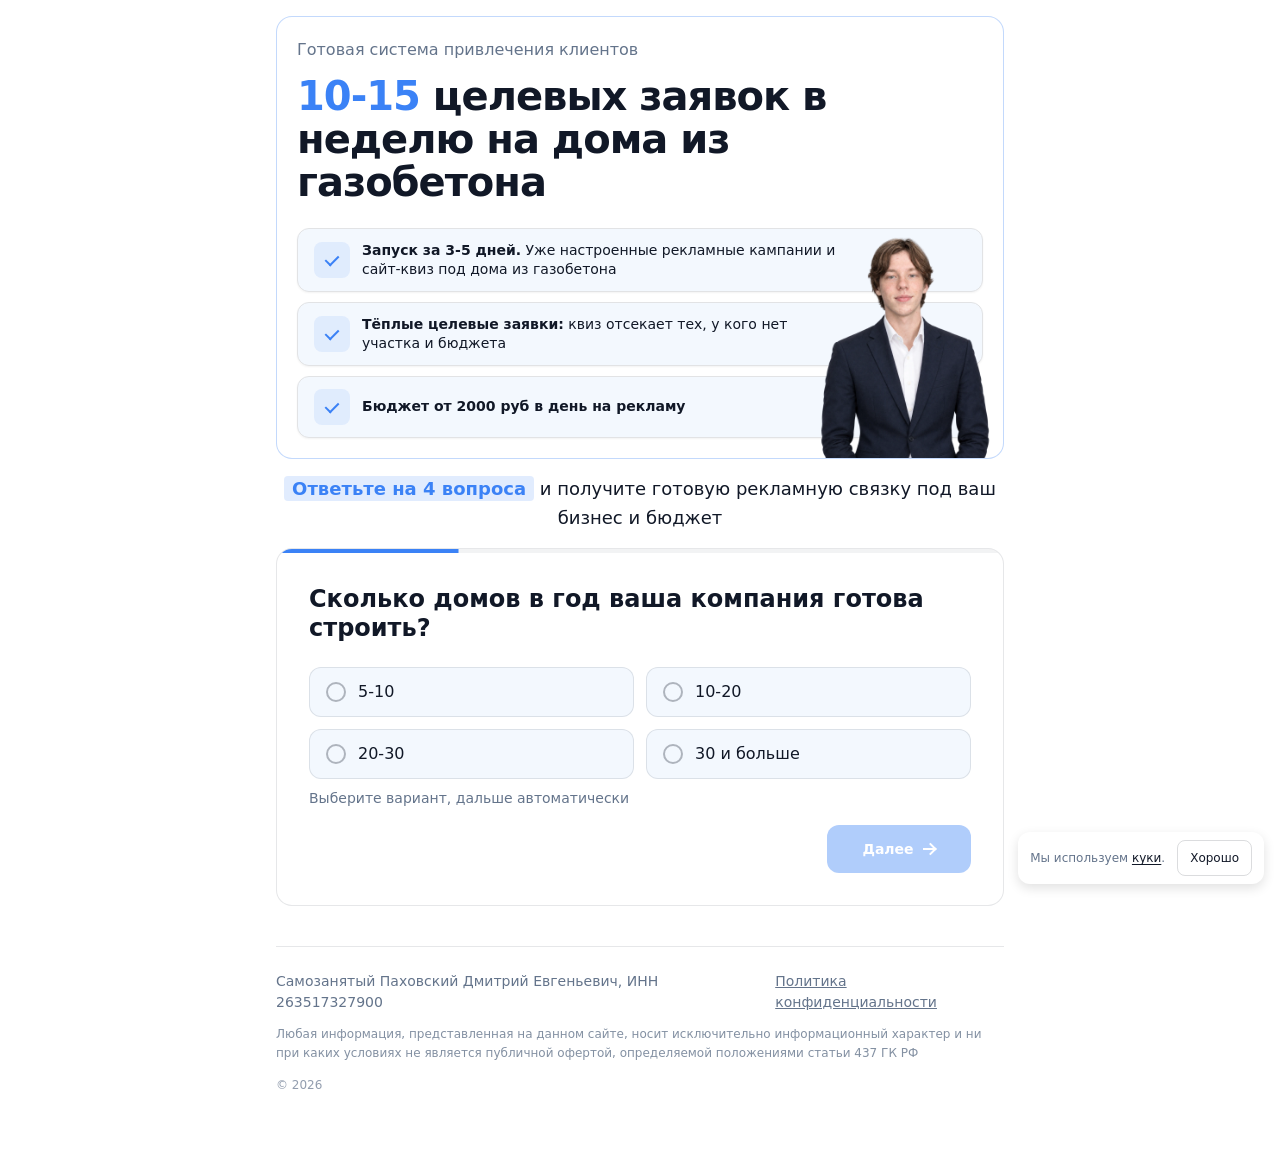
==== index.html @ c0e991b1 "Пулька: квиз-лендинг для компаний по газобетону" ====
<!doctype html>
<html lang="ru">
<head>
<meta charset="utf-8">
<meta name="viewport" content="width=device-width, initial-scale=1">
<title>10-15 целевых заявок в неделю на дома из газобетона</title>
<meta name="description" content="Готовая рекламная связка для строительных компаний: запуск за 3-5 дней, сайт-квиз, Яндекс Директ, фильтрация нецелевых заявок, бюджет от 2000 руб в день.">
<meta property="og:title" content="10-15 целевых заявок в неделю на дома из газобетона">
<meta property="og:type" content="website">
<meta property="og:locale" content="ru_RU">
<link rel="stylesheet" href="css/base.css">
<link rel="stylesheet" href="css/hero.css">
<link rel="stylesheet" href="css/quiz.css">
</head>
<body>
<main class="page">
  <section class="hero" id="hero">
    <div class="hero-in">
      <p class="hero-kicker">Готовая система привлечения клиентов</p>
      <h1 class="hero-title"><span class="accent">10-15</span> целевых заявок в неделю на дома из газобетона</h1>
      <div class="hero-body">
        <ul class="perks" id="perks">
          <li class="perk"><span class="perk-ic" aria-hidden="true"></span><p><strong>Запуск за <span data-c="days"></span> дней.</strong> Уже настроенные рекламные кампании и сайт-квиз под дома из газобетона</p></li>
          <li class="perk"><span class="perk-ic" aria-hidden="true"></span><p><strong>Тёплые целевые заявки:</strong> квиз отсекает тех, у кого нет участка и бюджета</p></li>
          <li class="perk"><span class="perk-ic" aria-hidden="true"></span><p><strong>Бюджет от <span data-c="adBudget"></span> руб в день на рекламу</strong></p></li>
        </ul>
        <div class="rep" id="rep" hidden></div>
      </div>
    </div>
  </section>

  <div class="stack">
    <p class="lead"><span class="lead-mark">Ответьте на 4 вопроса</span> и получите готовую рекламную связку под ваш бизнес и бюджет</p>
    <section class="quiz" id="quiz" aria-busy="false"></section>
  </div>

  <footer class="foot">
    <div class="foot-row">
      <p id="legal"></p>
      <a class="foot-link" href="privacy.html">Политика конфиденциальности</a>
    </div>
    <p class="foot-small">Любая информация, представленная на данном сайте, носит исключительно информационный характер и ни при каких условиях не является публичной офертой, определяемой положениями статьи 437 ГК РФ</p>
    <p class="foot-tiny">&copy; <span id="year"></span></p>
  </footer>
</main>

<script src="js/config.js"></script>
<script src="js/quiz-data.js"></script>
<script src="js/lead.js"></script>
<script src="js/quiz.js"></script>
<script src="js/main.js"></script>
</body>
</html>
---- css/base.css ----
:root{--bg:#fff;--fg:#111827;--muted:#64748b;--warm:#f3f8fe;--border:#e2e3e5;--accent:#3b82f6;--accent-h:#3370d4;--accent-on:#fff;--danger:#dc2626;--radius:16px}
*{box-sizing:border-box}
html{scroll-behavior:smooth;-webkit-text-size-adjust:100%}
body{margin:0;background:var(--bg);color:var(--fg);font-family:ui-sans-serif,system-ui,-apple-system,"Segoe UI",Roboto,Arial,sans-serif;line-height:1.5;font-size:16px}
.page{max-width:760px;margin:0 auto;padding:12px 8px}
.accent{color:var(--accent)}
.stack{margin-top:16px;display:grid;gap:16px}
.lead{margin:0;text-align:center;font-size:16px;line-height:1.6}
.lead-mark{background:rgba(59,130,246,.15);color:var(--accent);font-weight:700;padding:2px 8px;border-radius:4px}
.foot{margin-top:40px;border-top:1px solid rgba(17,24,39,.1);padding:24px 0 40px;color:var(--muted);font-size:14px}
.foot p{margin:0}
.foot-row{display:flex;flex-direction:column;gap:8px;margin-bottom:12px}
.foot-link{color:var(--muted);text-decoration:underline;min-height:40px;display:inline-flex;align-items:center}
.foot-link:hover{color:var(--fg)}
.foot-small{font-size:12px;line-height:1.6;color:rgba(100,116,139,.8);margin-bottom:12px!important}
.foot-tiny{font-size:12px;color:rgba(100,116,139,.7)}
.cookie{position:fixed;left:0;right:0;bottom:12px;z-index:50;display:flex;justify-content:center;padding:0 12px;pointer-events:none}
.cookie-in{pointer-events:auto;display:inline-flex;align-items:center;gap:12px;background:var(--bg);color:var(--muted);border-radius:12px;padding:8px 12px;box-shadow:0 4px 12px rgba(0,0,0,.12);font-size:12px}
.cookie-in a{color:var(--fg);font-weight:500;text-decoration:underline;text-underline-offset:2px}
.cookie-ok{font:inherit;font-weight:500;color:var(--fg);background:transparent;border:1px solid rgba(17,24,39,.15);border-radius:8px;height:36px;padding:0 12px;cursor:pointer}
.cookie-ok:hover{background:rgba(17,24,39,.05)}
@media(min-width:768px){.page{padding:16px}.lead{font-size:18px}.foot-row{flex-direction:row;justify-content:space-between;align-items:center;gap:24px}.cookie{justify-content:flex-end;bottom:16px;padding:0 16px}}
@media(prefers-reduced-motion:reduce){html{scroll-behavior:auto}}
.wrap{max-width:760px;margin:0 auto;padding:0 16px}
.legal a{color:var(--muted)}.legal{font-size:12px;color:var(--muted)}
---- css/hero.css ----
.hero{position:relative;overflow:hidden;border:1px solid rgba(59,130,246,.3);border-radius:var(--radius);background:var(--bg)}
.hero-in{padding:20px 12px}
.hero-kicker{margin:0 0 12px;max-width:68ch;font-size:14px;font-weight:500;line-height:1.6;color:var(--muted)}
.hero-title{margin:0;font-size:28px;line-height:1.08;font-weight:800;letter-spacing:-.025em}
.hero-body{position:relative;margin-top:20px}
.perks{list-style:none;margin:0;padding:0;display:grid;gap:8px;position:relative;z-index:1}
.perk{display:flex;align-items:center;gap:10px;border:1px solid var(--border);border-radius:12px;background:var(--warm);padding:10px 12px;box-shadow:0 1px 2px rgba(0,0,0,.05)}
.perk p{margin:0;min-width:0;font-size:12px;line-height:1.35}
.perk strong{font-weight:600}
.perk-ic{flex:none;width:28px;height:28px;border-radius:8px;background:rgba(59,130,246,.1);position:relative}
.perk-ic::after{content:"";position:absolute;left:50%;top:50%;width:11px;height:6px;border-left:2px solid var(--accent);border-bottom:2px solid var(--accent);transform:translate(-50%,-62%) rotate(-45deg)}
.has-rep .perk:nth-child(1){padding-right:126px}.has-rep .perk:nth-child(2){padding-right:166px}.has-rep .perk:nth-child(3){padding-right:185px}
.rep{position:absolute;right:-24px;bottom:-24px;width:194px;height:260px;z-index:2;pointer-events:none}
.rep img{position:absolute;right:0;bottom:0;max-width:100%;max-height:100%;width:auto;height:auto;user-select:none;object-position:50% 45%}
.rep[hidden]{display:none}
@media(min-width:400px){.perk{gap:12px}.perk-ic{width:32px;height:32px}}
@media(min-width:768px){.hero-in{padding:20px}.hero-kicker{font-size:16px}.hero-title{font-size:40px}.hero-body{margin-top:24px}.perks{gap:10px}.perk{padding:12px 16px}.perk p{font-size:14px}.perk-ic{width:36px;height:36px}.rep{right:-16px}}
---- css/quiz.css ----
.quiz{overflow:hidden;border:1px solid rgba(17,24,39,.1);border-radius:var(--radius);background:var(--bg)}
.q-bar{height:4px;background:rgba(17,24,39,.05)}
.q-fill{height:100%;background:var(--accent);transform-origin:left;transition:transform .3s}
.q-panel{padding:24px 12px}
.q-title{margin:0;font-size:20px;line-height:1.2;font-weight:700;outline:none}
.q-sub{margin:8px 0 0;font-size:14px;line-height:1.6;color:var(--muted)}
.q-grid{margin-top:24px;display:grid;grid-template-columns:1fr;gap:8px}
.q-opt{display:flex;align-items:center;gap:12px;min-height:44px;width:100%;text-align:left;font:inherit;font-size:14px;font-weight:500;color:var(--fg);background:var(--warm);border:1px solid rgba(17,24,39,.1);border-radius:12px;padding:12px 16px;cursor:pointer;transition:border-color .15s,background .15s}
.q-opt:hover{border-color:rgba(59,130,246,.4);background:rgba(59,130,246,.05)}
.q-opt:focus-visible{outline:2px solid rgba(59,130,246,.5);outline-offset:1px}
.q-radio{flex:none;width:20px;height:20px;border:2px solid rgba(17,24,39,.3);border-radius:50%;display:flex;align-items:center;justify-content:center}
.q-opt.is-on{border-color:var(--accent);background:rgba(59,130,246,.05)}
.q-opt.is-on .q-radio{border-color:var(--accent)}
.q-opt.is-on .q-radio::after{content:"";width:10px;height:10px;border-radius:50%;background:var(--accent)}
.q-hint{margin:8px 0 0;min-height:20px;font-size:12px;line-height:1.6;color:var(--muted)}
.q-actions{margin-top:16px;display:flex;align-items:center;gap:12px;min-height:48px}
.q-btn{display:inline-flex;align-items:center;justify-content:center;gap:8px;height:48px;border-radius:12px;font:inherit;font-size:14px;font-weight:600;cursor:pointer;white-space:nowrap;text-decoration:none}
.q-next{margin-left:auto;min-width:144px;padding:0 24px;border:0;background:var(--accent);color:var(--accent-on);transition:background .15s}
.q-next:hover{background:var(--accent-h)}
.q-next:disabled{opacity:.4;cursor:not-allowed}
.q-back{width:48px;border:1px solid rgba(17,24,39,.15);background:var(--bg);color:var(--fg)}
.q-back:hover{background:rgba(17,24,39,.05)}
.q-arrow{width:14px;height:14px;position:relative;display:inline-block}
.q-arrow::before{content:"";position:absolute;left:1px;right:1px;top:50%;border-top:2px solid currentColor;transform:translateY(-50%)}
.q-arrow::after{content:"";position:absolute;top:50%;width:7px;height:7px;border:solid currentColor;border-width:2px 2px 0 0}
.q-arrow.r::after{right:1px;transform:translateY(-50%) rotate(45deg)}
.q-arrow.l::after{left:1px;transform:translateY(-50%) rotate(-135deg)}
.q-input{display:block;width:100%;margin-top:24px;font:inherit;font-size:16px;color:var(--fg);background:var(--warm);border:1px solid rgba(17,24,39,.1);border-radius:12px;padding:12px 16px}
.q-input::placeholder{color:var(--muted)}
.q-input:focus{outline:none;border-color:var(--accent);box-shadow:0 0 0 2px rgba(59,130,246,.5)}
.q-input[aria-invalid=true]{border-color:var(--danger)}
.q-consent{margin-top:16px;display:flex;align-items:flex-start;gap:8px;cursor:pointer;font-size:14px;color:var(--muted)}
.q-consent input{margin-top:3px;accent-color:var(--accent)}
.q-consent a{color:var(--accent);text-decoration:underline}
.q-error{margin:8px 0 0;min-height:18px;font-size:13px;color:var(--danger)}
.q-links{margin-top:20px;display:flex;gap:10px;flex-wrap:wrap}
.q-link{height:44px;padding:0 20px;border:1px solid rgba(59,130,246,.4);color:var(--accent);background:var(--bg)}
.q-link:hover{background:rgba(59,130,246,.05)}
.q-dev{margin-top:16px;background:#fff3b0;padding:8px 10px;border-radius:6px;font-size:13px}
@media(min-width:640px){.q-grid{grid-template-columns:repeat(6,1fr);gap:12px}.q-opt{grid-column:span 3;font-size:16px}.q-opt.wide{grid-column:span 2}}
@media(min-width:768px){.q-panel{padding:32px}.q-title{font-size:24px}.q-sub{font-size:16px}.q-hint{font-size:14px}}
@media(prefers-reduced-motion:reduce){.q-fill{transition:none}}

/* Плавные переходы между шагами */
.q-holder{overflow:hidden}
.q-panel.enter{animation:q-in .28s cubic-bezier(.22,.8,.3,1) both}
.q-panel.enter-back{animation:q-in-back .28s cubic-bezier(.22,.8,.3,1) both}
.q-panel.leave{animation:q-out .17s ease-in both}
.q-panel.leave-back{animation:q-out-back .17s ease-in both}
@keyframes q-in{from{opacity:0;transform:translateX(24px)}to{opacity:1;transform:none}}
@keyframes q-in-back{from{opacity:0;transform:translateX(-24px)}to{opacity:1;transform:none}}
@keyframes q-out{to{opacity:0;transform:translateX(-24px)}}
@keyframes q-out-back{to{opacity:0;transform:translateX(24px)}}
.q-opt{transition:border-color .15s,background .15s,transform .12s}
.q-opt:active{transform:scale(.985)}
.q-radio{transition:border-color .15s}
.q-opt.is-on .q-radio::after{animation:q-pop .18s ease-out}
@keyframes q-pop{from{transform:scale(0)}to{transform:scale(1)}}
.q-opt.multi .q-radio{border-radius:6px}
.q-opt.multi.is-on .q-radio{background:var(--accent)}
.q-opt.multi.is-on .q-radio::after{width:10px;height:5px;border-radius:0;background:none;border-left:2px solid #fff;border-bottom:2px solid #fff;transform:translateY(-1px) rotate(-45deg);animation:none}

/* Выбор способа связи над телефоном */
.q-label{margin:24px 0 8px;font-size:12px;font-weight:700;letter-spacing:.04em;text-transform:uppercase;color:var(--muted)}
.q-tabs{display:grid;grid-template-columns:repeat(2,1fr);gap:8px}
.q-tab{height:44px;font:inherit;font-size:14px;font-weight:500;color:var(--muted);background:var(--bg);border:1px solid rgba(17,24,39,.12);border-radius:12px;cursor:pointer;transition:background .15s,color .15s,border-color .15s}
.q-tab:hover{border-color:rgba(59,130,246,.4);color:var(--fg)}
.q-tab.is-on{background:var(--accent);border-color:var(--accent);color:var(--accent-on)}
.q-tab:focus-visible{outline:2px solid rgba(59,130,246,.5);outline-offset:1px}
.q-tabs+.q-input{margin-top:12px}
@media(min-width:640px){.q-tabs{grid-template-columns:repeat(4,1fr)}}
@media(prefers-reduced-motion:reduce){.q-panel.enter,.q-panel.enter-back,.q-panel.leave,.q-panel.leave-back{animation:none}.q-opt,.q-tab{transition:none}.q-opt.is-on .q-radio::after{animation:none}}
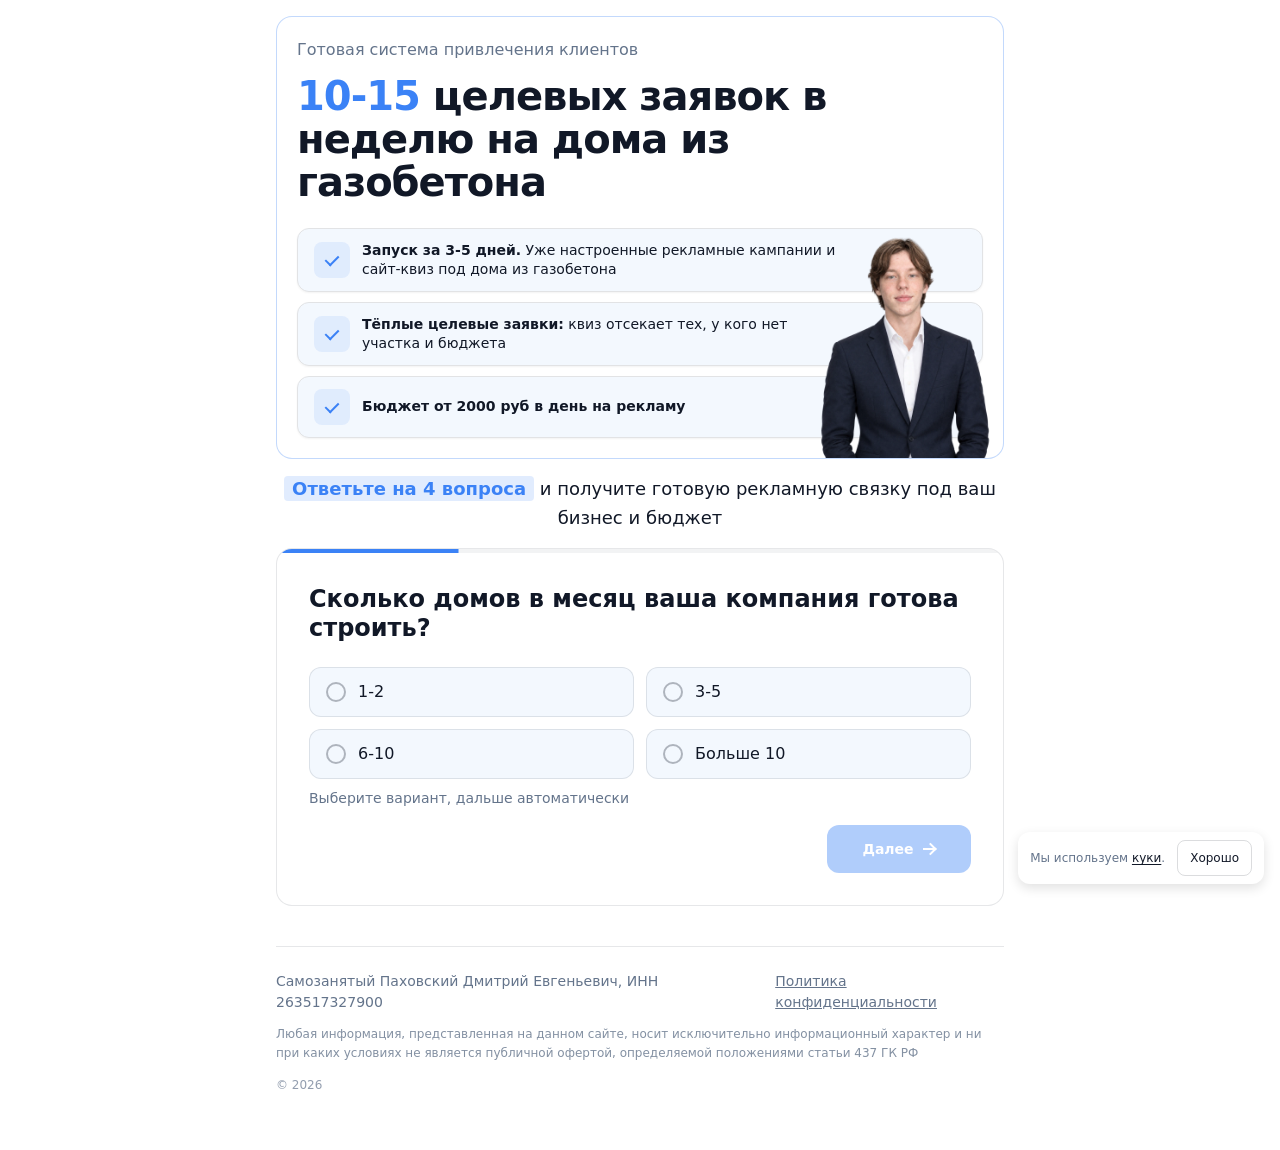
==== commit 362022dc: "Пулька: код Метрики прямо в разметке, чтобы проходила проверка установки" ====
--- a/index.html
+++ b/index.html
@@ -45,6 +45,22 @@
 </main>
 
 <script src="js/config.js"></script>
+<script>
+/* Счётчик Метрики. Стоит в разметке, чтобы его видели проверка установки и Директ.
+   На локальном файле и localhost не грузится. */
+(function () {
+  if (location.protocol === "file:" || location.hostname === "localhost" || location.hostname === "127.0.0.1") return;
+  var id = window.SITE_CONFIG && window.SITE_CONFIG.metrikaId;
+  if (!id) return;
+  (function (m, e, t, r, i, k, a) {
+    m[i] = m[i] || function () { (m[i].a = m[i].a || []).push(arguments); };
+    m[i].l = 1 * new Date();
+    for (var j = 0; j < document.scripts.length; j++) { if (document.scripts[j].src === r) return; }
+    k = e.createElement(t); a = e.getElementsByTagName(t)[0]; k.async = 1; k.src = r; a.parentNode.insertBefore(k, a);
+  })(window, document, "script", "https://mc.yandex.ru/metrika/tag.js", "ym");
+  ym(id, "init", { clickmap: true, trackLinks: true, accurateTrackBounce: true, webvisor: false });
+})();
+</script>
 <script src="js/quiz-data.js"></script>
 <script src="js/lead.js"></script>
 <script src="js/quiz.js"></script>
